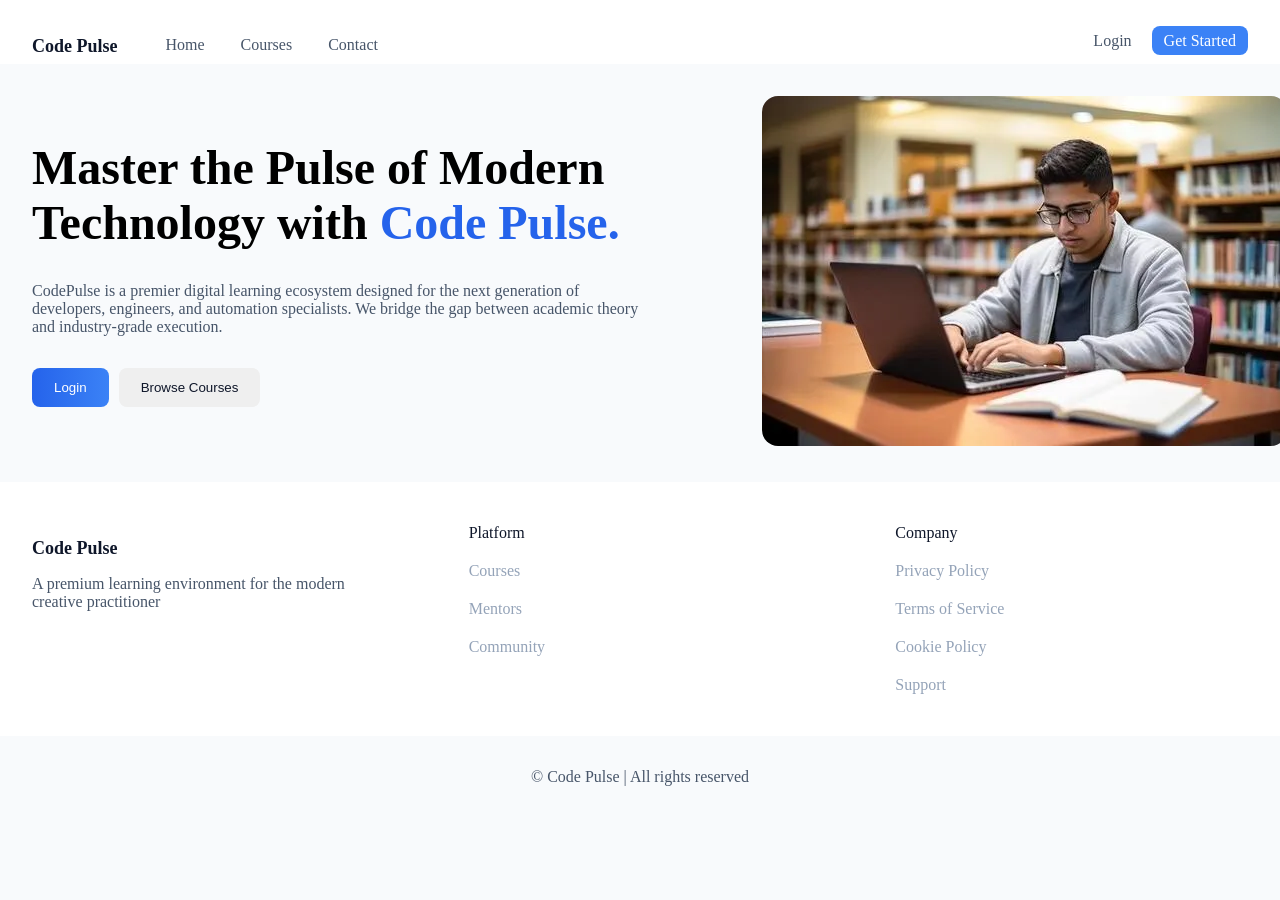
==== index.html @ 3a41e740 "version1" ====
<!DOCTYPE html>
<html lang="en">

<head>
    <meta charset="UTF-8">
    <meta name="viewport" content="width=device-width, initial-scale=1.0">
    <link rel="stylesheet" href="styles/header.css">
    <link rel="stylesheet" href="styles/footer.css">
    <link rel="stylesheet" href="styles/home.css">
</head>

<body>
    <div id="header"></div>
    <div id="hero">
        <div class="hero-description">
            <h1 id="title">Master the Pulse of Modern Technology with <span class="toPrimary">Code Pulse.</span></h1>
            <p class="description">CodePulse is a premier digital learning ecosystem designed for the next generation of developers, engineers, and automation specialists. We bridge the gap between academic theory and industry-grade execution.</p>
            <div class="hero-btns">
                <button id="login-btn">Login</button>
                <button id="browse-courses-btn">Browse Courses</button>
            </div>
        </div>
        <div>
            <img src="../images/hero-img.png" alt="A student learning from a laptop" id="hero-img">
        </div>
    </div>
    <div id="footer"></div>
    <script type="module" src="scripts/home.js"></script>
</body>

</html>
---- styles/header.css ----
*{
    box-sizing: border-box;
    margin: 0;
    padding: 0;
}

:root{
    --primary-text-clr: #0f172a;
    --secondary-text-clr: #475569;
    --muted-text-clr: #94a3b8;
    --color-primary: #3b82f6;
    --color-primary-hover: #2563eb;
    --color-bg: #ffffff;
    --color-bg-alt: #f8fafc;
    --color-border: #e2e8f0;
    --color-success: #10b981; 
    --color-error: #ef4444;
}

header{
    padding: 2rem;
    display: flex;
    justify-content: space-between;
    background-color: var(--color-bg);
    height: 4rem;
}

.left-part{
    display: flex;
    margin-top: 4px;
}

.brand-name{
    font-size: 18px;
    font-weight: bold;
    color: var(--primary-text-clr);
    margin-right: 2rem;
}

.navbar a, .login-option{
    text-decoration: none;
    color: var(--secondary-text-clr);
    margin: 1rem;
}

.get-started-btn{
    text-decoration: none;
    padding: 6px 12px;
    border-radius: 8px;
    background-color: var(--color-primary);
    color: var(--color-bg);
    border: none;
    transition: background-color 0.2s ease-in-out;
    &:hover{
        background-color: var(--color-primary-hover);
    }
    cursor: pointer;
}
---- styles/footer.css ----
/* :root{
    --primary-text-clr: #0f172a;
    --secondary-text-clr: #475569;
    --muted-text-clr: #94a3b8;
    --color-primary: #3b82f6;
    --color-primary-hover: #2563eb;
    --color-bg: #ffffff;
    --color-bg-alt: #f8fafc;
    --color-border: #e2e8f0;
    --color-success: #10b981; 
    --color-error: #ef4444;
} */

.grid{
    margin-top: 2rem;
    display: grid;
    grid-template-columns: repeat(3, 1fr);
    &>div{
        padding: 2rem;
    }
    background-color: var(--color-bg);
}
.brand-title{
    margin-top: 1.5rem;
    color: var(--primary-text-clr);
    font-size: 18px;
    font-weight: 600;
}
.description{
    color: var(--secondary-text-clr);
}
li{
    padding: 10px;
    color: var(--muted-text-clr);
}
ul{
    list-style: none;
    .first-child{
        color: var(--primary-text-clr)
    }
}
.copyright-message{
    color: var(--secondary-text-clr);
    display: flex;
    margin-top: 2rem;
    justify-content: center;
    align-items: center;
}
---- styles/home.css ----
:root{
    --primary-text-clr: #0f172a;
    --secondary-text-clr: #475569;
    --muted-text-clr: #94a3b8;
    --color-primary: #3b82f6;
    --color-primary-hover: #2563eb;
    --color-bg: #ffffff;
    --color-bg-alt: #f8fafc;
    --color-border: #e2e8f0;
    --color-success: #10b981; 
    --color-error: #ef4444;
}

body{
    background-color: var(--color-bg-alt);
}

#hero{
    margin: 2rem;
    display: grid;
    grid-template-columns: 50% 40%;
    column-gap: 10%;
    
}
.hero-description{
    display: flex;
    flex-direction: column;
    justify-content: center;
    align-items: start;
}
#title{
    font-size: 48px;
    font-weight: 900;
    margin: 1rem 0;
}
.toPrimary{
    color: var(--color-primary-hover);
}
.description{
    color: var(--secondary-text-clr);
    margin: 1rem 0;
}
.hero-btns{
    margin: 1rem 0;
}
#login-btn{
    padding: 12px 22px;
    border-radius: 8px;
    background-color: var(--color-primary);
    border: none;
    color: white;
    background: linear-gradient(to right, var(--color-primary-hover), var(--color-primary));
    cursor: pointer;
    transition: background 0.5s ease-in;
}
#browse-courses-btn{
    padding: 12px 22px;
    border-radius: 8px;
    border: none;
    cursor: pointer;
    margin-left: 6px;
    color: var(--primary-text-clr)
}
#hero-img{
    border-radius: 16px;
}
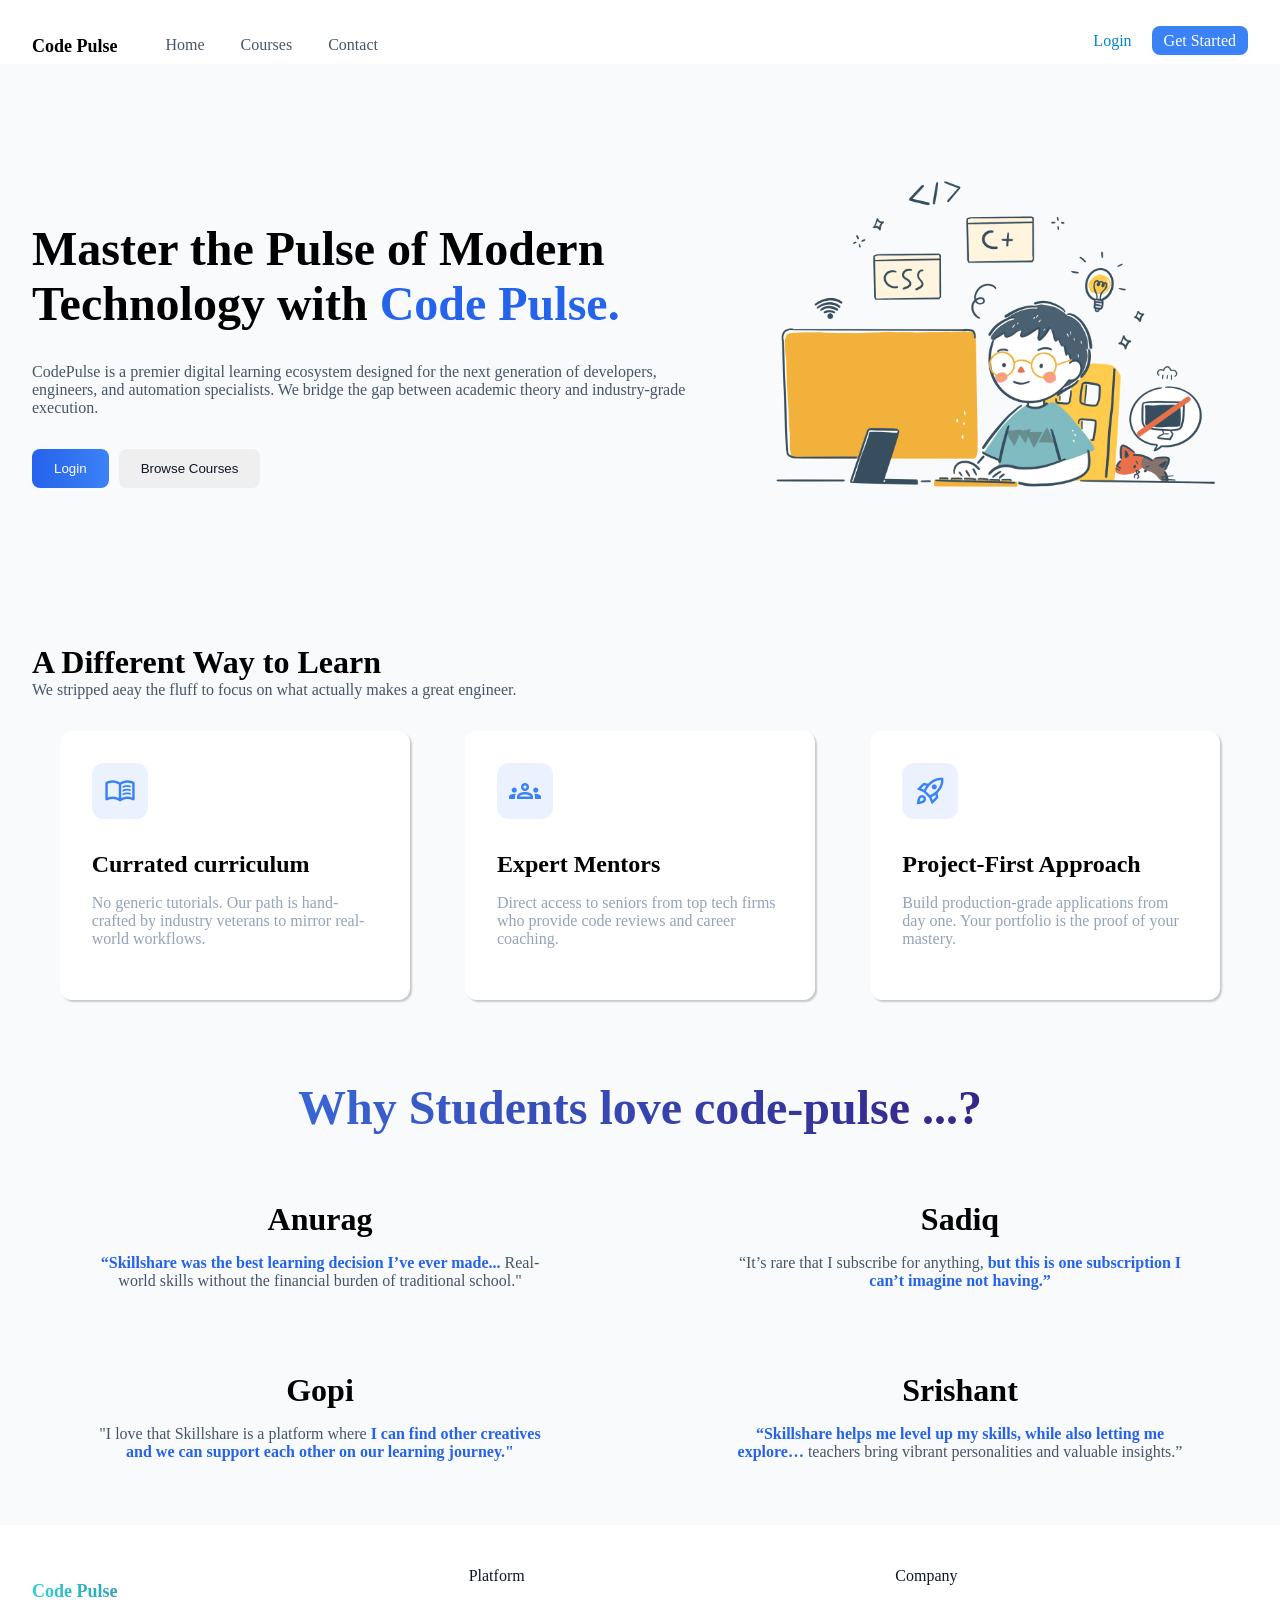
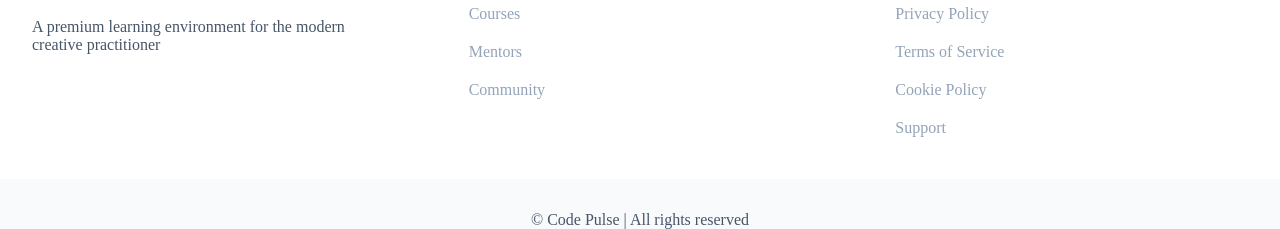
==== commit e83db773: "update index page and provide course description" ====
--- a/index.html
+++ b/index.html
@@ -7,6 +7,7 @@
     <link rel="stylesheet" href="styles/header.css">
     <link rel="stylesheet" href="styles/footer.css">
     <link rel="stylesheet" href="styles/home.css">
+    <link rel="stylesheet" href="https://fonts.googleapis.com/css2?family=Material+Symbols+Outlined:opsz,wght,FILL,GRAD@24,400,0,0" />
 </head>
 
 <body>
@@ -20,8 +21,69 @@
                 <button id="browse-courses-btn">Browse Courses</button>
             </div>
         </div>
-        <div>
-            <img src="../images/hero-img.png" alt="A student learning from a laptop" id="hero-img">
+        <div class="hero-img-container">
+            <img src="images/hero3.png" alt="A student learning from a laptop" id="hero-img">
+        </div>
+    </div>
+    <div class="way-to-learn">
+        <h1>A Different Way to Learn</h1>
+        <p>We stripped aeay the fluff to focus on what actually makes a great engineer.</p>
+        <div class="cards">
+            <div class="card">
+                <div class="icon-box">
+                    <span class="material-symbols-outlined">menu_book</span>
+                </div>
+                <h2>Currated curriculum</h2>
+                <p>No generic tutorials. Our path is hand-crafted by industry veterans to mirror real-world workflows.</p>
+                <div class="underline-bar"></div>
+            </div>
+            <div class="card">
+                <div class="icon-box">
+                    <span class="material-symbols-outlined">groups</span>
+                </div>
+                <h2>Expert Mentors</h2>
+                <p>Direct access to seniors from top tech firms who provide code reviews and career coaching.</p>
+                <div class="underline-bar"></div>
+            </div>
+            <div class="card">
+                <div class="icon-box">
+                    <span class="material-symbols-outlined">rocket_launch</span>
+                </div>
+                <h2>Project-First Approach</h2>
+                <p>Build production-grade applications from day one. Your portfolio is the proof of your mastery.</p>
+                <div class="underline-bar"></div>
+            </div>
+        </div>
+    </div>
+    <h1 class="student-review-heading clr-grade">Why Students love code-pulse ...?</h1>
+    <div class="student-review">
+        <div class="review">
+            <div class="reviewer">
+                <img src="" alt="" id="reviewer-img">
+                <h2 id="reviewer-name">Anurag</h2>
+            </div>
+            <p class="review-content"><span class="highlight-to-primary">“Skillshare was the best learning decision I’ve ever made...</span> Real-world skills without the financial burden of traditional school."</p>
+        </div>
+        <div class="review">
+            <div class="reviewer">
+                <img src="" alt="" id="reviewer-img">
+                <h2 id="reviewer-name">Sadiq</h2>
+            </div>
+            <p class="review-content">“It’s rare that I subscribe for anything, <span class="highlight-to-primary">but this is one subscription I can’t imagine not having.”</span></p>
+        </div>
+        <div class="review">
+            <div class="reviewer">
+                <img src="" alt="" id="reviewer-img">
+                <h2 id="reviewer-name">Gopi</h2>
+            </div>
+            <p class="review-content">"I love that Skillshare is a platform where <span class="highlight-to-primary">I can find other creatives and we can support each other on our learning journey."</span></p>
+        </div>
+        <div class="review">
+            <div class="reviewer">
+                <img src="" alt="" id="reviewer-img">
+                <h2 id="reviewer-name">Srishant</h2>
+            </div>
+            <p class="review-content"><span class="highlight-to-primary">“Skillshare helps me level up my skills, while also letting me explore…</span> teachers bring vibrant personalities and valuable insights.”</p>
         </div>
     </div>
     <div id="footer"></div>
--- a/styles/header.css
+++ b/styles/header.css
@@ -23,6 +23,7 @@
     justify-content: space-between;
     background-color: var(--color-bg);
     height: 4rem;
+    width: 100%;
 }
 
 .left-part{
@@ -33,7 +34,6 @@
 .brand-name{
     font-size: 18px;
     font-weight: bold;
-    color: var(--primary-text-clr);
     margin-right: 2rem;
 }
 
@@ -57,4 +57,26 @@
     cursor: pointer;
 }
 
-
+.hover-underline-animation {
+    position: relative;
+    color: #0087ca;
+    text-decoration: none;
+}
+  
+.hover-underline-animation::after {
+    content: '';
+    position: absolute;
+    width: 100%;
+    transform: scaleX(0);
+    height: 2px;
+    bottom: 0;
+    left: 0;
+    background-color: #0087ca;
+    transform-origin: bottom right;
+    transition: transform 0.25s ease-out;
+}
+  
+.hover-underline-animation:hover::after {
+    transform: scaleX(1);
+    transform-origin: bottom left;
+}
--- a/styles/footer.css
+++ b/styles/footer.css
@@ -25,6 +25,11 @@
     color: var(--primary-text-clr);
     font-size: 18px;
     font-weight: 600;
+    background: linear-gradient(to right,#30cfd0, #330867);
+    background-clip: text;
+    -webkit-background-clip: text;
+    color: transparent;
+    -webkit-text-fill-color: transparent;
 }
 .description{
     color: var(--secondary-text-clr);
--- a/styles/home.css
+++ b/styles/home.css
@@ -9,6 +9,8 @@
     --color-border: #e2e8f0;
     --color-success: #10b981; 
     --color-error: #ef4444;
+    --primary-container: rgba(59, 130, 246, 0.1);
+    --on-primary: #ffffff;
 }
 
 body{
@@ -17,16 +19,15 @@
 
 #hero{
     margin: 2rem;
-    display: grid;
-    grid-template-columns: 50% 40%;
-    column-gap: 10%;
-    
+    display: flex;
+    justify-content: space-between;
 }
 .hero-description{
     display: flex;
     flex-direction: column;
     justify-content: center;
     align-items: start;
+    padding-right: 2rem;
 }
 #title{
     font-size: 48px;
@@ -62,6 +63,109 @@
     color: var(--primary-text-clr)
 }
 #hero-img{
-    border-radius: 16px;
+    width: 32rem;
 }
 
+.student-review{
+    display: flex;
+    flex-wrap: wrap;
+    justify-content: space-around;
+}
+.review{
+    text-align: center;
+    width: 32rem;
+    padding: 2rem;
+    p{
+        color: var(--secondary-text-clr);
+    }
+}
+.student-review-heading{
+    font-size: 3rem;
+    text-align: center;
+    margin: 5rem 0 1rem;
+}
+
+.reviewer{
+    h2{
+        font-size: 2rem;
+        margin-bottom: 1rem;
+    }
+}
+.highlight-to-primary{
+    font-weight: bold;
+    color: var(--color-primary-hover);
+}
+  
+.icon-box {
+    width: 3.5rem; 
+    height: 3.5rem;
+    border-radius: 0.75rem; 
+    background-color: var(--primary-container);
+    display: flex;
+    align-items: center;
+    justify-content: center;
+    margin-bottom: 2rem;
+    transition: background-color 0.3s ease;
+}
+.icon-box .material-symbols-outlined {
+    font-size: 32px;
+    color: var(--color-primary);
+    transition: color 0.5s ease;
+}
+.card:hover .icon-box {
+    background-color: var(--color-primary);
+}
+.card:hover .material-symbols-outlined {
+    color: var(--on-primary);
+}
+.cards{
+    display: flex;
+    justify-content: space-around;
+    margin-top: 2rem;
+}
+.card{
+    background-color: var(--color-bg);
+    width: 350px;
+    padding: 32px;
+    border-radius: 12px;
+    box-shadow: 2px 2px 2px rgb(0, 0, 0, 0.2);
+    transition: box-shadow 0.5s ease,
+                transform 0.5s ease;
+    &>h2{
+        margin: 1rem 0;
+    }
+    &>p{
+        color: var(--muted-text-clr);
+        transition: color 0.5s ease;
+    }
+    &:hover{
+        box-shadow:5px 5px 5px rgb(0, 0, 0, 0.2);
+        transform: translateY(-5px);
+        &>p{
+            color: var(--secondary-text-clr);
+        }
+    }
+}
+.way-to-learn{
+    margin: 2rem;
+    &>p{
+        color: var(--secondary-text-clr);
+    }
+}
+.underline-bar {
+    margin-top: 1rem;
+    height: 4px;             
+    width: 0;                
+    background-color: var(--color-success);
+    transition: width 0.5s ease-in-out; 
+}
+.card:hover .underline-bar {
+    width: 100%;
+}
+.clr-grade{
+    background: linear-gradient(to right, var(--color-primary), #330867);
+    background-clip: text;
+    -webkit-background-clip: text;
+    color: transparent;
+    -webkit-text-fill-color: transparent;
+}
